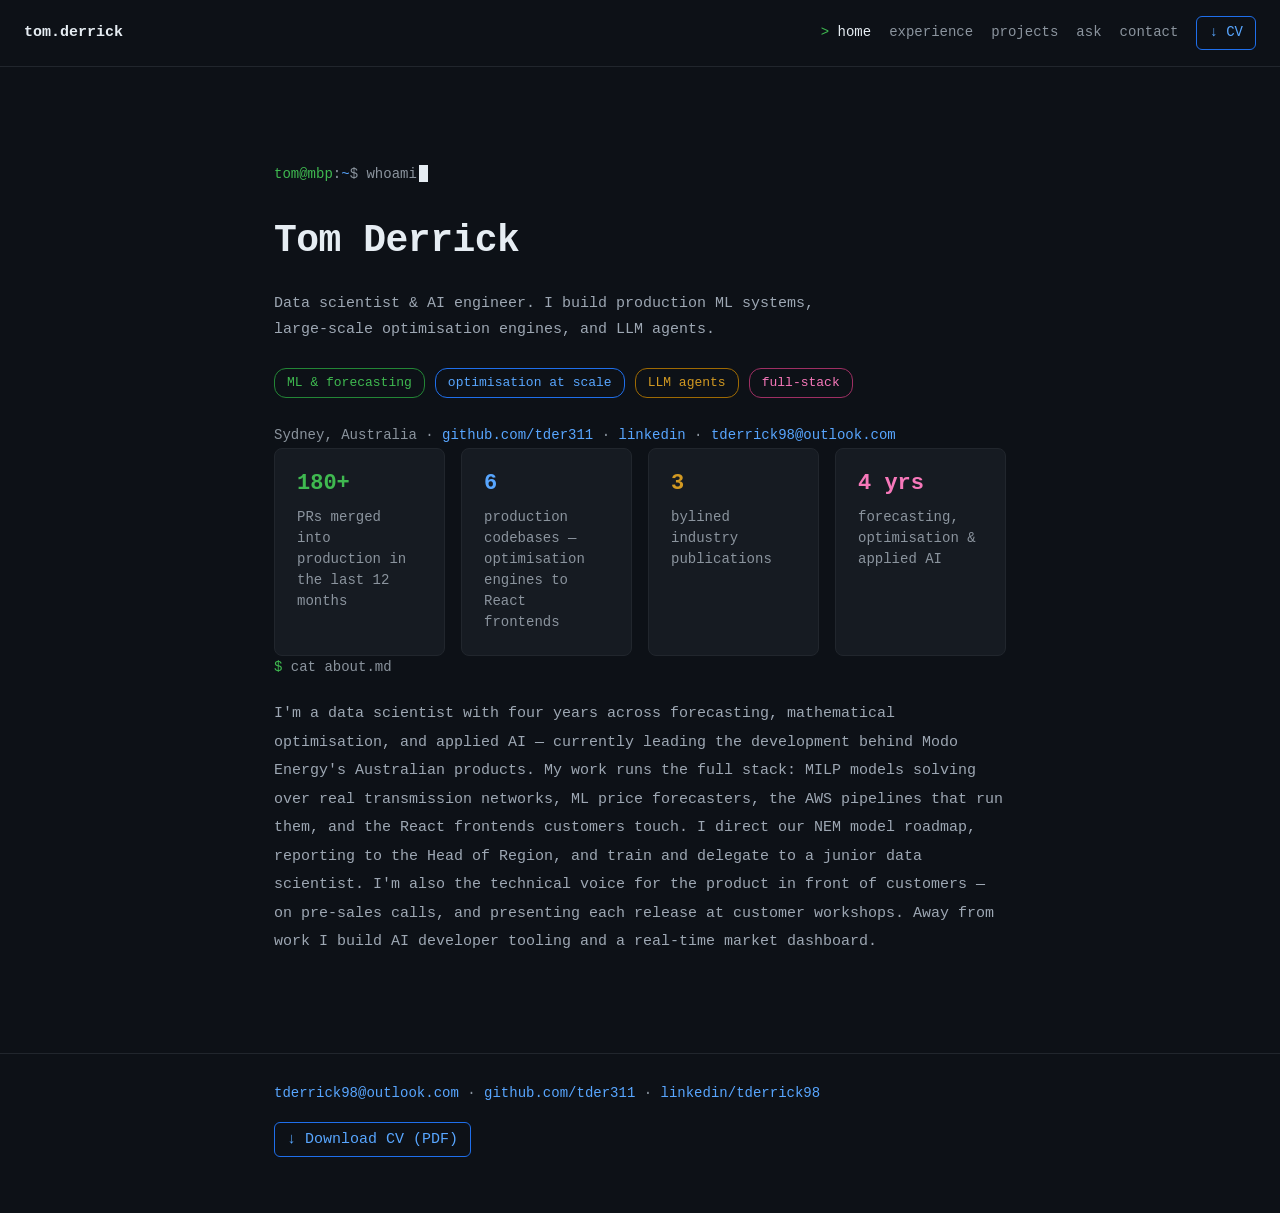
==== index.html @ e501b5ed "Tech site: move to tder311.github.io/tech Same content as the root site, with og:image rebased to th" ====
<!DOCTYPE html>
<html lang="en">
<head>
  <meta charset="utf-8">
  <meta name="viewport" content="width=device-width, initial-scale=1">
  <title>Tom Derrick — Data Scientist &amp; AI Engineer</title>
  <meta name="description" content="Tom Derrick — data scientist and AI engineer building production ML systems, large-scale optimisation engines, and LLM agents. Sydney, Australia.">
  <link rel="icon" href="data:image/svg+xml,<svg xmlns='http://www.w3.org/2000/svg' viewBox='0 0 100 100'><text y='0.9em' font-size='70' fill='%233fb950'>&gt;_</text></svg>">
  <meta property="og:type" content="website">
  <meta property="og:title" content="Tom Derrick — Data Scientist &amp; AI Engineer">
  <meta property="og:description" content="Tom Derrick — data scientist and AI engineer building production ML systems, large-scale optimisation engines, and LLM agents. Sydney, Australia.">
  <meta property="og:image" content="https://tder311.github.io/tech/assets/og-card.png">
  <meta name="twitter:card" content="summary_large_image">
  <link rel="stylesheet" href="styles.css">
  <script src="script.js" defer></script>
</head>
<body>
<a class="skip-link" href="#main">Skip to content</a>
<header class="site-nav">
  <span class="brand">tom.derrick</span>
  <nav aria-label="Pages">
    <a href="index.html" class="active" aria-current="page">home</a>
    <a href="experience.html">experience</a>
    <a href="projects.html">projects</a>
    <a href="ask.html">ask</a>
    <a href="#contact">contact</a>
    <a class="btn-cv" href="assets/cv.pdf" download>↓ CV</a>
  </nav>
</header>
<main id="main">
  <section class="hero wrap" aria-label="Introduction">
    <p class="shell-line"><span class="ps-user">tom@mbp</span>:<span class="ps-path">~</span>$ <span id="typed">whoami</span><span class="cursor" aria-hidden="true"></span></p>
    <h1>Tom Derrick</h1>
    <p class="tagline">Data scientist &amp; AI engineer. I build production ML&nbsp;systems, large-scale optimisation engines, and LLM&nbsp;agents.</p>
    <ul class="chips">
      <li class="chip green">ML &amp; forecasting</li>
      <li class="chip blue">optimisation at scale</li>
      <li class="chip amber">LLM agents</li>
      <li class="chip pink">full-stack</li>
    </ul>
    <p class="meta muted">Sydney, Australia ·
      <a href="https://github.com/tder311" target="_blank" rel="noopener">github.com/tder311</a> ·
      <a href="https://www.linkedin.com/in/tderrick98/" target="_blank" rel="noopener">linkedin</a> ·
      <a href="mailto:tderrick98@outlook.com">tderrick98@outlook.com</a>
    </p>
  </section>
  <section class="stats wrap" aria-label="Highlights">
    <div class="stat"><span class="stat-value green">180+</span><span class="stat-label">PRs merged into production in the last 12 months</span></div>
    <div class="stat"><span class="stat-value blue">6</span><span class="stat-label">production codebases — optimisation engines to React frontends</span></div>
    <div class="stat"><span class="stat-value amber">3</span><span class="stat-label">bylined industry publications</span></div>
    <div class="stat"><span class="stat-value pink">4 yrs</span><span class="stat-label">forecasting, optimisation &amp; applied AI</span></div>
  </section>
  <section id="about" class="wrap" aria-label="About">
    <p class="shell-line"><span class="ps-user">$</span> cat about.md</p>
    <p class="prose">I'm a data scientist with four years across forecasting, mathematical optimisation, and applied AI — currently leading the development behind Modo Energy's Australian products. My work runs the full stack: MILP models solving over real transmission networks, ML price forecasters, the AWS pipelines that run them, and the React frontends customers touch. I direct our NEM model roadmap, reporting to the Head of Region, and train and delegate to a junior data scientist. I'm also the technical voice for the product in front of customers — on pre-sales calls, and presenting each release at customer workshops. Away from work I build AI developer tooling and a real-time market dashboard.</p>
  </section>
</main>
<footer id="contact" class="site-footer">
  <div class="wrap footer-row">
    <p class="muted">
      <a href="mailto:tderrick98@outlook.com">tderrick98@outlook.com</a> ·
      <a href="https://github.com/tder311" target="_blank" rel="noopener">github.com/tder311</a> ·
      <a href="https://www.linkedin.com/in/tderrick98/" target="_blank" rel="noopener">linkedin/tderrick98</a>
    </p>
    <a class="btn-cv" href="assets/cv.pdf" download>↓ Download CV (PDF)</a>
  </div>
</footer>
</body>
</html>
---- styles.css ----
:root {
  --bg: #0d1117;
  --surface: #161b22;
  --border: #21262d;
  --text: #e6edf3;
  --text-soft: #9da7b3;
  --muted: #8b949e;
  --green: #3fb950;  --green-b: #238636;
  --blue: #58a6ff;   --blue-b: #1f6feb;
  --amber: #d29922;  --amber-b: #9e6a03;
  --pink: #f778ba;   --pink-b: #9e2f63;
  --mono: "SF Mono", ui-monospace, Menlo, Consolas, monospace;
}

* { box-sizing: border-box; margin: 0; padding: 0; }

html { scroll-behavior: smooth; }

body {
  background: var(--bg);
  color: var(--text);
  font-family: var(--mono);
  font-size: 15px;
  line-height: 1.7;
}

.wrap { max-width: 780px; margin: 0 auto; padding: 0 24px; }

a { color: var(--blue); text-decoration: none; }
a:hover, a:focus-visible { text-decoration: underline; }

.skip-link {
  position: absolute; left: -999px; top: 0;
  background: var(--surface); color: var(--text); padding: 8px 16px;
}
.skip-link:focus { left: 0; z-index: 10; }

.site-nav {
  display: flex; justify-content: space-between; align-items: center;
  padding: 16px 24px; border-bottom: 1px solid var(--border);
  position: sticky; top: 0; background: var(--bg); z-index: 5;
}
.brand { font-weight: 600; }
.site-nav nav { display: flex; gap: 18px; align-items: center; }
.site-nav nav a { color: var(--muted); font-size: 14px; }
.site-nav nav a:hover { color: var(--text); text-decoration: none; }
.site-nav nav a.active { color: var(--text); }
.site-nav nav a.active::before { content: "> "; color: var(--green); }

.btn-cv {
  color: var(--blue) !important;
  border: 1px solid var(--blue-b); border-radius: 6px; padding: 4px 12px;
}
.btn-cv:hover { background: var(--surface); text-decoration: none; }

main section { padding: 72px 0 0; }
main { padding-bottom: 96px; min-height: calc(100vh - 220px); }

.shell-line { color: var(--muted); font-size: 14px; }
.shell-line .ps-user { color: var(--green); }
.shell-line .ps-path { color: var(--blue); }

.card {
  background: var(--surface); border: 1px solid var(--border);
  border-radius: 8px; padding: 28px; margin-top: 20px;
}

.chip {
  display: inline-block; font-size: 13px; border-radius: 12px;
  padding: 3px 12px; border: 1px solid var(--border); list-style: none;
}
.chip.green { color: var(--green); border-color: var(--green-b); }
.chip.blue  { color: var(--blue);  border-color: var(--blue-b); }
.chip.amber { color: var(--amber); border-color: var(--amber-b); }
.chip.pink  { color: var(--pink);  border-color: var(--pink-b); }

.muted { color: var(--muted); font-size: 14px; }

.site-footer { border-top: 1px solid var(--border); padding: 28px 0 56px; }
.footer-row { display: flex; justify-content: space-between; align-items: center; gap: 16px; flex-wrap: wrap; }

/* hero */
.hero { padding-top: 96px; }
.hero h1 { font-size: 38px; font-weight: 600; letter-spacing: -0.5px; margin-top: 22px; }
.tagline { color: var(--text-soft); margin-top: 18px; max-width: 580px; }
.chips { display: flex; gap: 10px; flex-wrap: wrap; margin-top: 26px; }
.meta { margin-top: 26px; }

.cursor {
  display: inline-block; width: 9px; height: 17px;
  background: var(--text); margin-left: 2px; vertical-align: text-bottom;
  animation: blink 1.1s steps(1) infinite;
}
@keyframes blink { 50% { opacity: 0; } }
@media (prefers-reduced-motion: reduce) { .cursor { animation: none; } }

/* stat strip */
.stats { display: grid; grid-template-columns: repeat(4, 1fr); gap: 16px; }
.stat {
  background: var(--surface); border: 1px solid var(--border);
  border-radius: 8px; padding: 22px; display: flex; flex-direction: column; gap: 10px;
}
.stat-value { font-size: 22px; font-weight: 700; line-height: 1.2; }
.stat-value.green { color: var(--green); }
.stat-value.blue  { color: var(--blue); }
.stat-value.amber { color: var(--amber); }
.stat-value.pink  { color: var(--pink); }
.stat-label { color: var(--muted); font-size: 14px; line-height: 1.5; }

/* prose sections */
.prose { color: var(--text-soft); margin-top: 20px; line-height: 1.9; }

/* experience */
.role-head { display: flex; justify-content: space-between; align-items: baseline; gap: 12px; flex-wrap: wrap; }
.role-head h2 { font-size: 17px; font-weight: 600; }
.h-small { font-size: 15px !important; }
.role-intro { margin-top: 12px; }
.role-points { margin: 18px 0 0 18px; color: var(--text-soft); font-size: 14px; }
.role-points li { margin-top: 12px; line-height: 1.75; }
.card.compact { padding: 18px 28px; }
.card.compact p { margin-top: 8px; }

/* projects */
.proj-desc { color: var(--text-soft); font-size: 14px; margin-top: 14px; line-height: 1.8; }
.proj-tech { margin-top: 16px; }
.tag { font-size: 13px; padding: 1px 8px; vertical-align: middle; }

/* project evidence: framed screenshots + terminal transcript */
.shot-grid { display: grid; grid-template-columns: 1fr 1fr; gap: 16px; margin-top: 22px; }
.shot-grid.one { grid-template-columns: 1fr; }
.browser-frame { border: 1px solid var(--border); border-radius: 8px; overflow: hidden; background: var(--bg); }
.browser-bar {
  display: flex; align-items: center; gap: 10px; padding: 8px 12px;
  border-bottom: 1px solid var(--border); color: var(--muted); font-size: 13px;
}
.dots { color: var(--border); font-size: 9px; letter-spacing: 2px; }
.browser-frame img { display: block; width: 100%; height: auto; }
.browser-frame a { display: block; }

.term { border: 1px solid var(--border); border-radius: 8px; overflow: hidden; background: var(--bg); margin-top: 22px; }
.term-bar {
  display: flex; align-items: center; gap: 10px; padding: 8px 12px;
  border-bottom: 1px solid var(--border); color: var(--muted); font-size: 13px;
}
.term-body {
  padding: 18px; margin: 0; font-family: var(--mono); font-size: 13px;
  line-height: 1.8; color: var(--text-soft); overflow-x: auto;
}
.t-prompt { color: var(--green); }
.t-ok { color: var(--green); }
.t-warn { color: var(--amber); }
.t-err { color: var(--pink); }
.t-dim { color: var(--muted); }

/* ask widget */
.ask-term { margin-top: 28px; }
.ask-log { min-height: 180px; max-height: 420px; overflow-y: auto; font-size: 14px; }
.ask-log p { margin-top: 12px; }
.ask-log p:first-child { margin-top: 0; }
.ask-question { color: var(--green); }
.ask-answer { color: var(--text-soft); }
.ask-pending { color: var(--muted); }
.ask-error { color: var(--amber); }
.ask-input-row {
  display: flex; gap: 10px; align-items: center;
  padding: 14px 18px; border-top: 1px solid var(--border);
}
.ask-input-row input {
  flex: 1; background: none; border: none; outline: none;
  color: var(--text); font-family: var(--mono); font-size: 14px;
}
.ask-input-row button { background: none; cursor: pointer; font-family: var(--mono); font-size: 14px; }
.ask-suggestions { margin-top: 20px; }
.ask-suggestions button { background: none; cursor: pointer; font-family: var(--mono); }
.ask-suggestions button:hover { border-color: var(--muted); }

/* education */
.edu-list { margin: 18px 0 0 0; list-style: none; color: var(--text-soft); font-size: 14px; }
.edu-list li { margin-top: 10px; }
.amber-text { color: var(--amber); }

/* responsive */
@media (max-width: 860px) {
  .stats { grid-template-columns: 1fr 1fr; }
}
@media (max-width: 640px) {
  .site-nav { flex-direction: column; gap: 10px; }
  .site-nav nav { gap: 12px; flex-wrap: wrap; justify-content: center; }
  .hero h1 { font-size: 28px; }
  .shot-grid { grid-template-columns: 1fr; }
  .footer-row { flex-direction: column; align-items: flex-start; }
}
@media (max-width: 440px) {
  .stats { grid-template-columns: 1fr; }
}
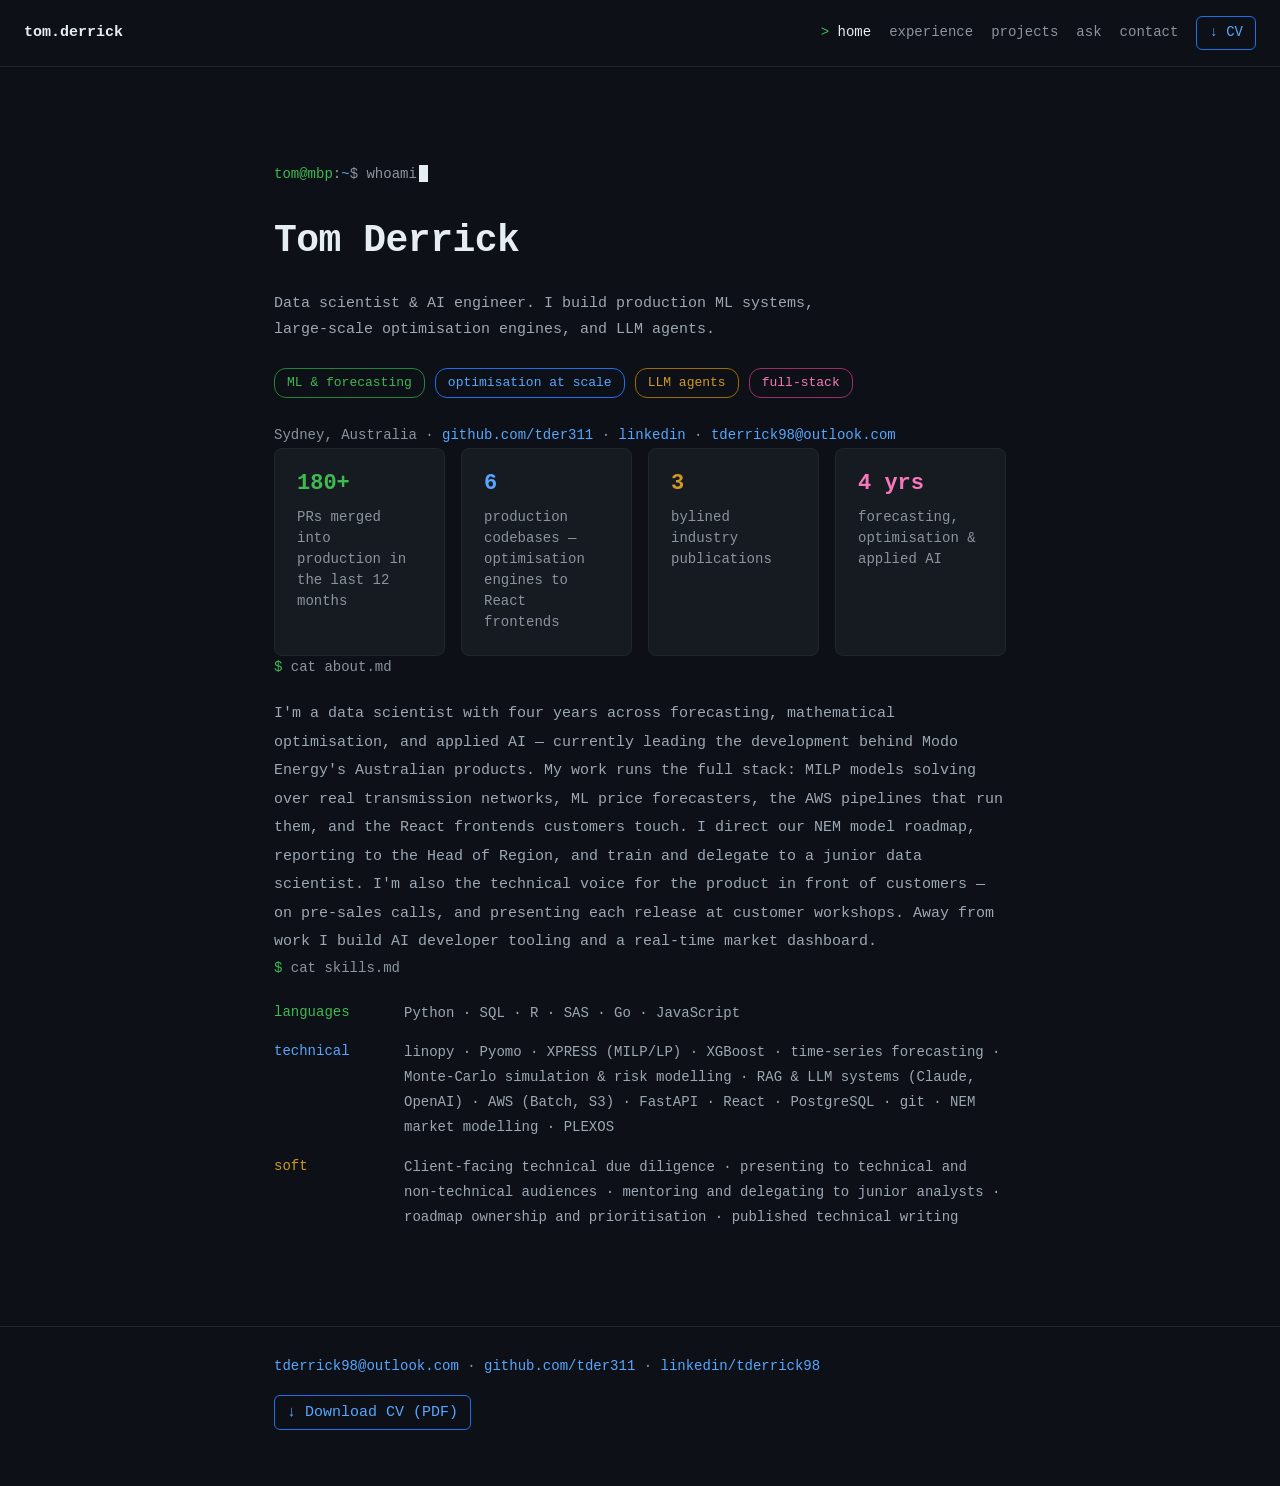
==== commit d55eabdb: "Add skills section to the home page" ====
--- a/index.html
+++ b/index.html
@@ -54,6 +54,17 @@
     <p class="shell-line"><span class="ps-user">$</span> cat about.md</p>
     <p class="prose">I'm a data scientist with four years across forecasting, mathematical optimisation, and applied AI — currently leading the development behind Modo Energy's Australian products. My work runs the full stack: MILP models solving over real transmission networks, ML price forecasters, the AWS pipelines that run them, and the React frontends customers touch. I direct our NEM model roadmap, reporting to the Head of Region, and train and delegate to a junior data scientist. I'm also the technical voice for the product in front of customers — on pre-sales calls, and presenting each release at customer workshops. Away from work I build AI developer tooling and a real-time market dashboard.</p>
   </section>
+  <section id="skills" class="wrap" aria-label="Skills">
+    <p class="shell-line"><span class="ps-user">$</span> cat skills.md</p>
+    <dl class="skill-grid">
+      <dt class="green">languages</dt>
+      <dd>Python · SQL · R · SAS · Go · JavaScript</dd>
+      <dt class="blue">technical</dt>
+      <dd>linopy · Pyomo · XPRESS (MILP/LP) · XGBoost · time-series forecasting · Monte-Carlo simulation &amp; risk modelling · RAG &amp; LLM systems (Claude, OpenAI) · AWS (Batch, S3) · FastAPI · React · PostgreSQL · git · NEM market modelling · PLEXOS</dd>
+      <dt class="amber">soft</dt>
+      <dd>Client-facing technical due diligence · presenting to technical and non-technical audiences · mentoring and delegating to junior analysts · roadmap ownership and prioritisation · published technical writing</dd>
+    </dl>
+  </section>
 </main>
 <footer id="contact" class="site-footer">
   <div class="wrap footer-row">
--- a/styles.css
+++ b/styles.css
@@ -179,11 +179,21 @@
 .edu-list li { margin-top: 10px; }
 .amber-text { color: var(--amber); }
 
+/* skills */
+.skill-grid { display: grid; grid-template-columns: 110px 1fr; gap: 14px 20px; margin-top: 20px; font-size: 14px; }
+.skill-grid dt { color: var(--muted); }
+.skill-grid dt.green { color: var(--green); }
+.skill-grid dt.blue  { color: var(--blue); }
+.skill-grid dt.amber { color: var(--amber); }
+.skill-grid dd { color: var(--text-soft); line-height: 1.8; }
+
 /* responsive */
 @media (max-width: 860px) {
   .stats { grid-template-columns: 1fr 1fr; }
 }
 @media (max-width: 640px) {
+  .skill-grid { grid-template-columns: 1fr; gap: 4px 0; }
+  .skill-grid dd { margin-bottom: 14px; }
   .site-nav { flex-direction: column; gap: 10px; }
   .site-nav nav { gap: 12px; flex-wrap: wrap; justify-content: center; }
   .hero h1 { font-size: 28px; }
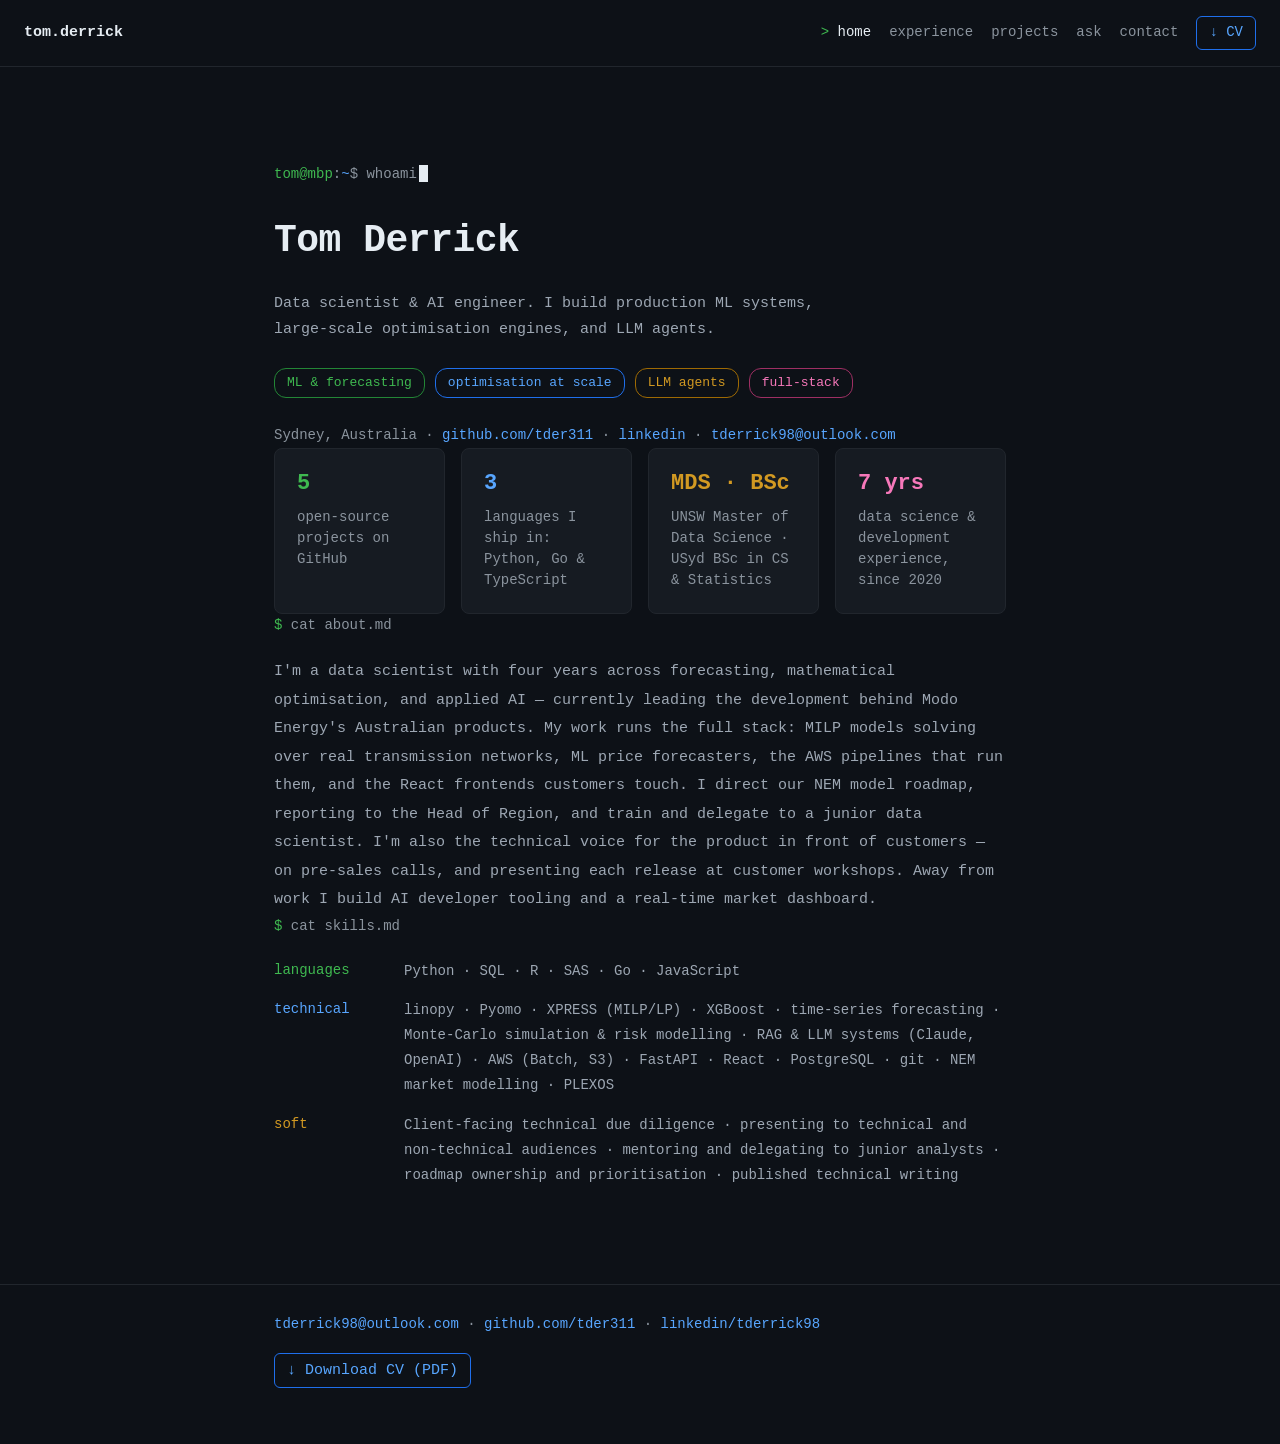
==== commit 2be5c2d7: "Replace home page highlights: open source, languages, education, experience Co-Authored-By: Claude O" ====
--- a/index.html
+++ b/index.html
@@ -45,10 +45,10 @@
     </p>
   </section>
   <section class="stats wrap" aria-label="Highlights">
-    <div class="stat"><span class="stat-value green">180+</span><span class="stat-label">PRs merged into production in the last 12 months</span></div>
-    <div class="stat"><span class="stat-value blue">6</span><span class="stat-label">production codebases — optimisation engines to React frontends</span></div>
-    <div class="stat"><span class="stat-value amber">3</span><span class="stat-label">bylined industry publications</span></div>
-    <div class="stat"><span class="stat-value pink">4 yrs</span><span class="stat-label">forecasting, optimisation &amp; applied AI</span></div>
+    <div class="stat"><span class="stat-value green">5</span><span class="stat-label">open-source projects on GitHub</span></div>
+    <div class="stat"><span class="stat-value blue">3</span><span class="stat-label">languages I ship in: Python, Go &amp; TypeScript</span></div>
+    <div class="stat"><span class="stat-value amber">MDS · BSc</span><span class="stat-label">UNSW Master of Data Science · USyd BSc in CS &amp; Statistics</span></div>
+    <div class="stat"><span class="stat-value pink">7 yrs</span><span class="stat-label">data science &amp; development experience, since 2020</span></div>
   </section>
   <section id="about" class="wrap" aria-label="About">
     <p class="shell-line"><span class="ps-user">$</span> cat about.md</p>
--- a/styles.css
+++ b/styles.css
@@ -128,6 +128,7 @@
 /* project evidence: framed screenshots + terminal transcript */
 .shot-grid { display: grid; grid-template-columns: 1fr 1fr; gap: 16px; margin-top: 22px; }
 .shot-grid.one { grid-template-columns: 1fr; }
+.shot-grid.phones { grid-template-columns: repeat(4, 1fr); gap: 12px; }
 .browser-frame { border: 1px solid var(--border); border-radius: 8px; overflow: hidden; background: var(--bg); }
 .browser-bar {
   display: flex; align-items: center; gap: 10px; padding: 8px 12px;
@@ -198,6 +199,7 @@
   .site-nav nav { gap: 12px; flex-wrap: wrap; justify-content: center; }
   .hero h1 { font-size: 28px; }
   .shot-grid { grid-template-columns: 1fr; }
+  .shot-grid.phones { grid-template-columns: 1fr 1fr; }
   .footer-row { flex-direction: column; align-items: flex-start; }
 }
 @media (max-width: 440px) {
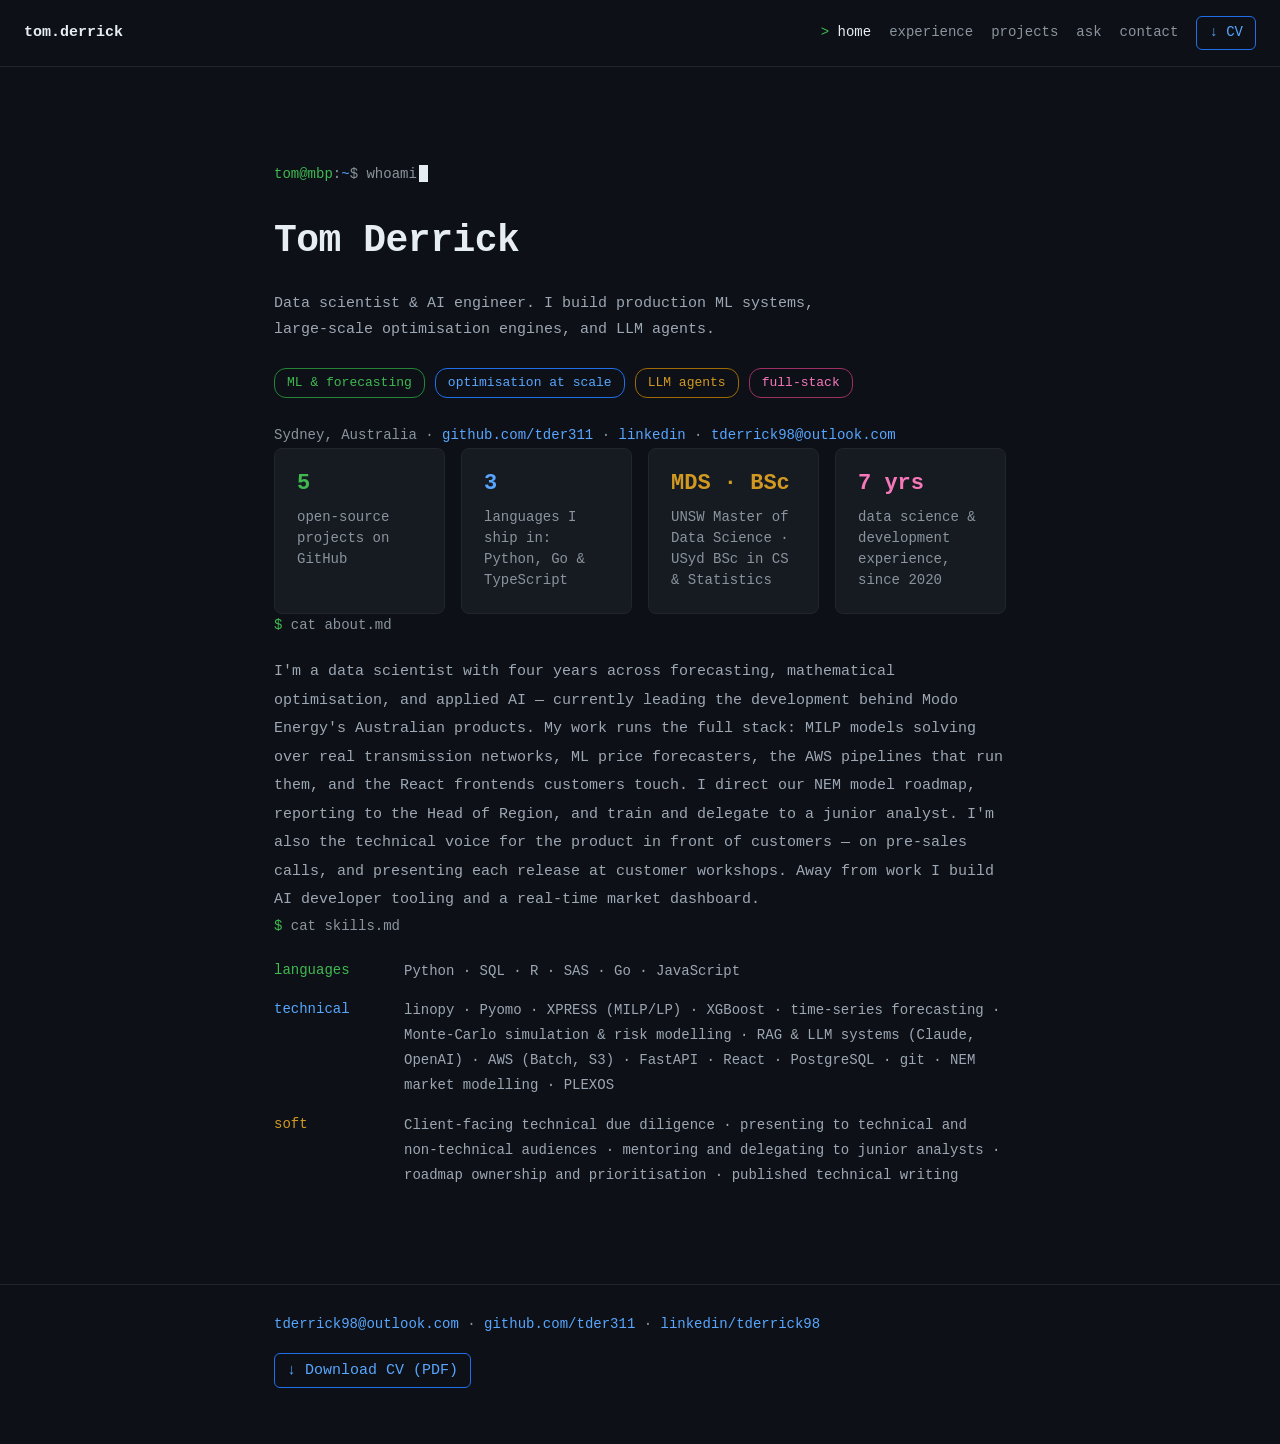
==== commit 8abd1149: "Retitle Modo role as Australia lead; junior analyst wording Co-Authored-By: Claude Opus 5.5 <noreply" ====
--- a/index.html
+++ b/index.html
@@ -52,7 +52,7 @@
   </section>
   <section id="about" class="wrap" aria-label="About">
     <p class="shell-line"><span class="ps-user">$</span> cat about.md</p>
-    <p class="prose">I'm a data scientist with four years across forecasting, mathematical optimisation, and applied AI — currently leading the development behind Modo Energy's Australian products. My work runs the full stack: MILP models solving over real transmission networks, ML price forecasters, the AWS pipelines that run them, and the React frontends customers touch. I direct our NEM model roadmap, reporting to the Head of Region, and train and delegate to a junior data scientist. I'm also the technical voice for the product in front of customers — on pre-sales calls, and presenting each release at customer workshops. Away from work I build AI developer tooling and a real-time market dashboard.</p>
+    <p class="prose">I'm a data scientist with four years across forecasting, mathematical optimisation, and applied AI — currently leading the development behind Modo Energy's Australian products. My work runs the full stack: MILP models solving over real transmission networks, ML price forecasters, the AWS pipelines that run them, and the React frontends customers touch. I direct our NEM model roadmap, reporting to the Head of Region, and train and delegate to a junior analyst. I'm also the technical voice for the product in front of customers — on pre-sales calls, and presenting each release at customer workshops. Away from work I build AI developer tooling and a real-time market dashboard.</p>
   </section>
   <section id="skills" class="wrap" aria-label="Skills">
     <p class="shell-line"><span class="ps-user">$</span> cat skills.md</p>
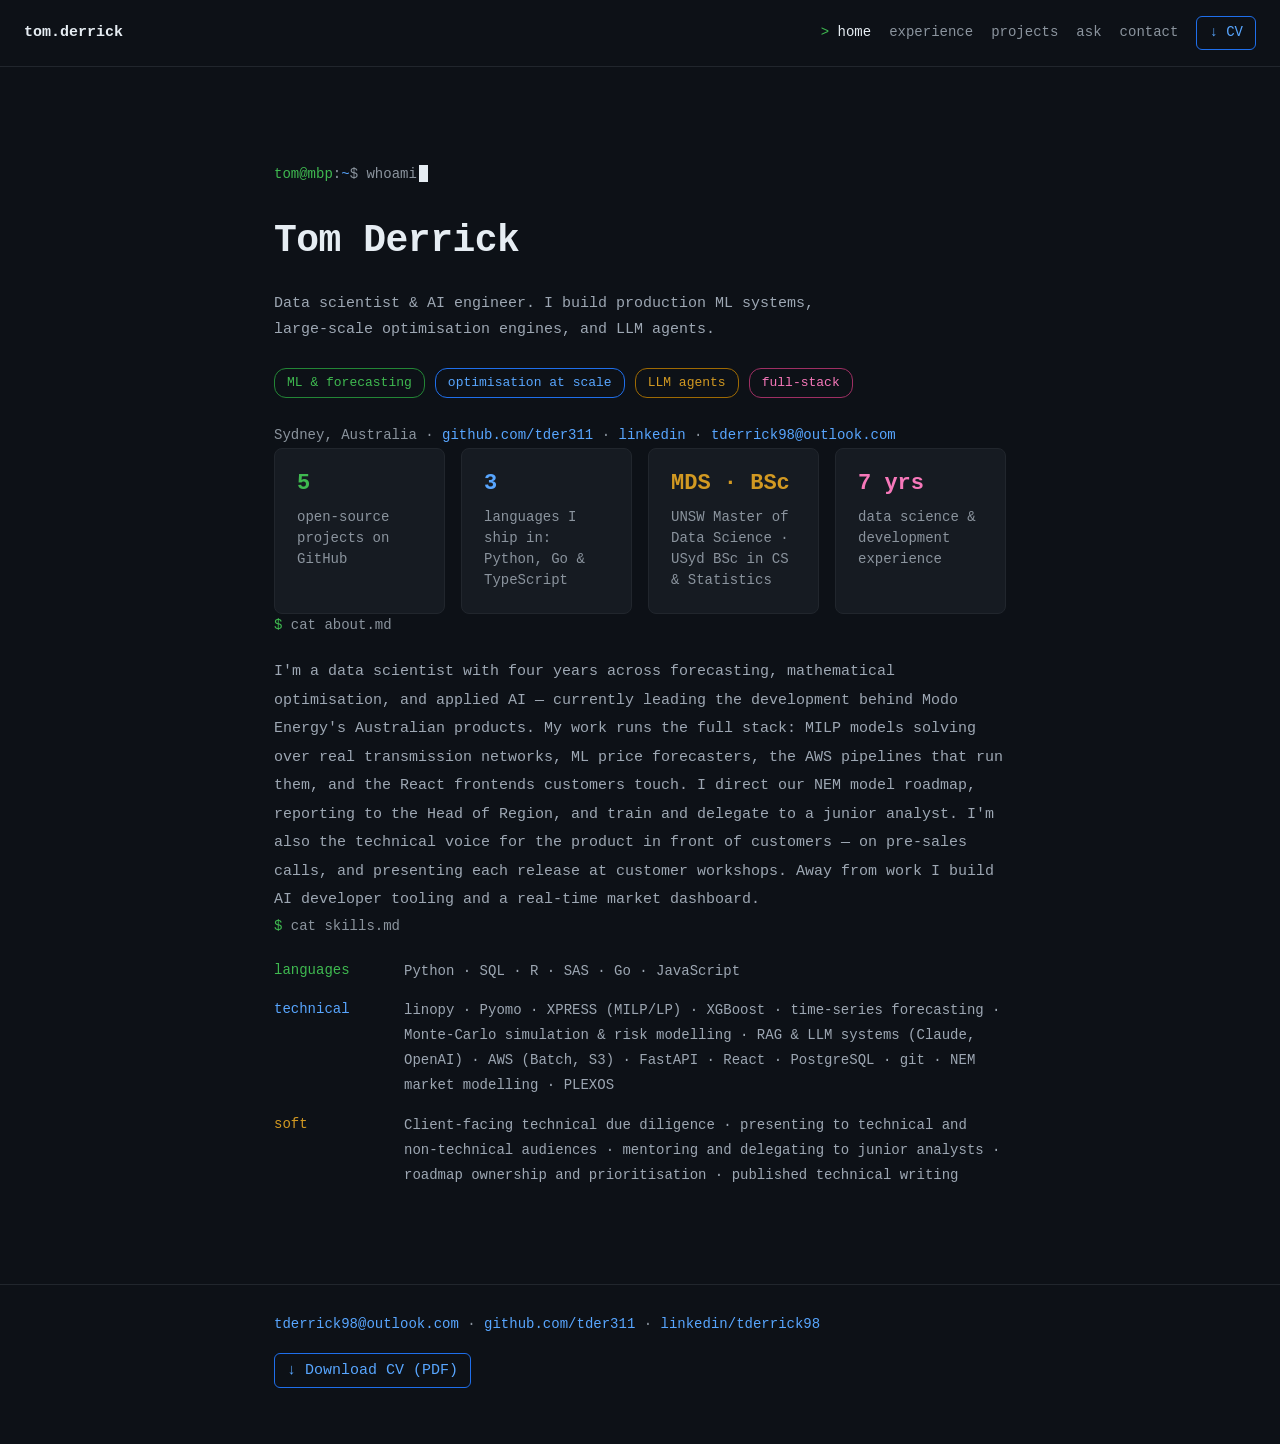
==== commit 5540ff4a: "Drop "since 2020" from the experience box Co-Authored-By: Claude Opus 5.5 <noreply@anthropic.com> Cl" ====
--- a/index.html
+++ b/index.html
@@ -48,7 +48,7 @@
     <div class="stat"><span class="stat-value green">5</span><span class="stat-label">open-source projects on GitHub</span></div>
     <div class="stat"><span class="stat-value blue">3</span><span class="stat-label">languages I ship in: Python, Go &amp; TypeScript</span></div>
     <div class="stat"><span class="stat-value amber">MDS · BSc</span><span class="stat-label">UNSW Master of Data Science · USyd BSc in CS &amp; Statistics</span></div>
-    <div class="stat"><span class="stat-value pink">7 yrs</span><span class="stat-label">data science &amp; development experience, since 2020</span></div>
+    <div class="stat"><span class="stat-value pink">7 yrs</span><span class="stat-label">data science &amp; development experience</span></div>
   </section>
   <section id="about" class="wrap" aria-label="About">
     <p class="shell-line"><span class="ps-user">$</span> cat about.md</p>
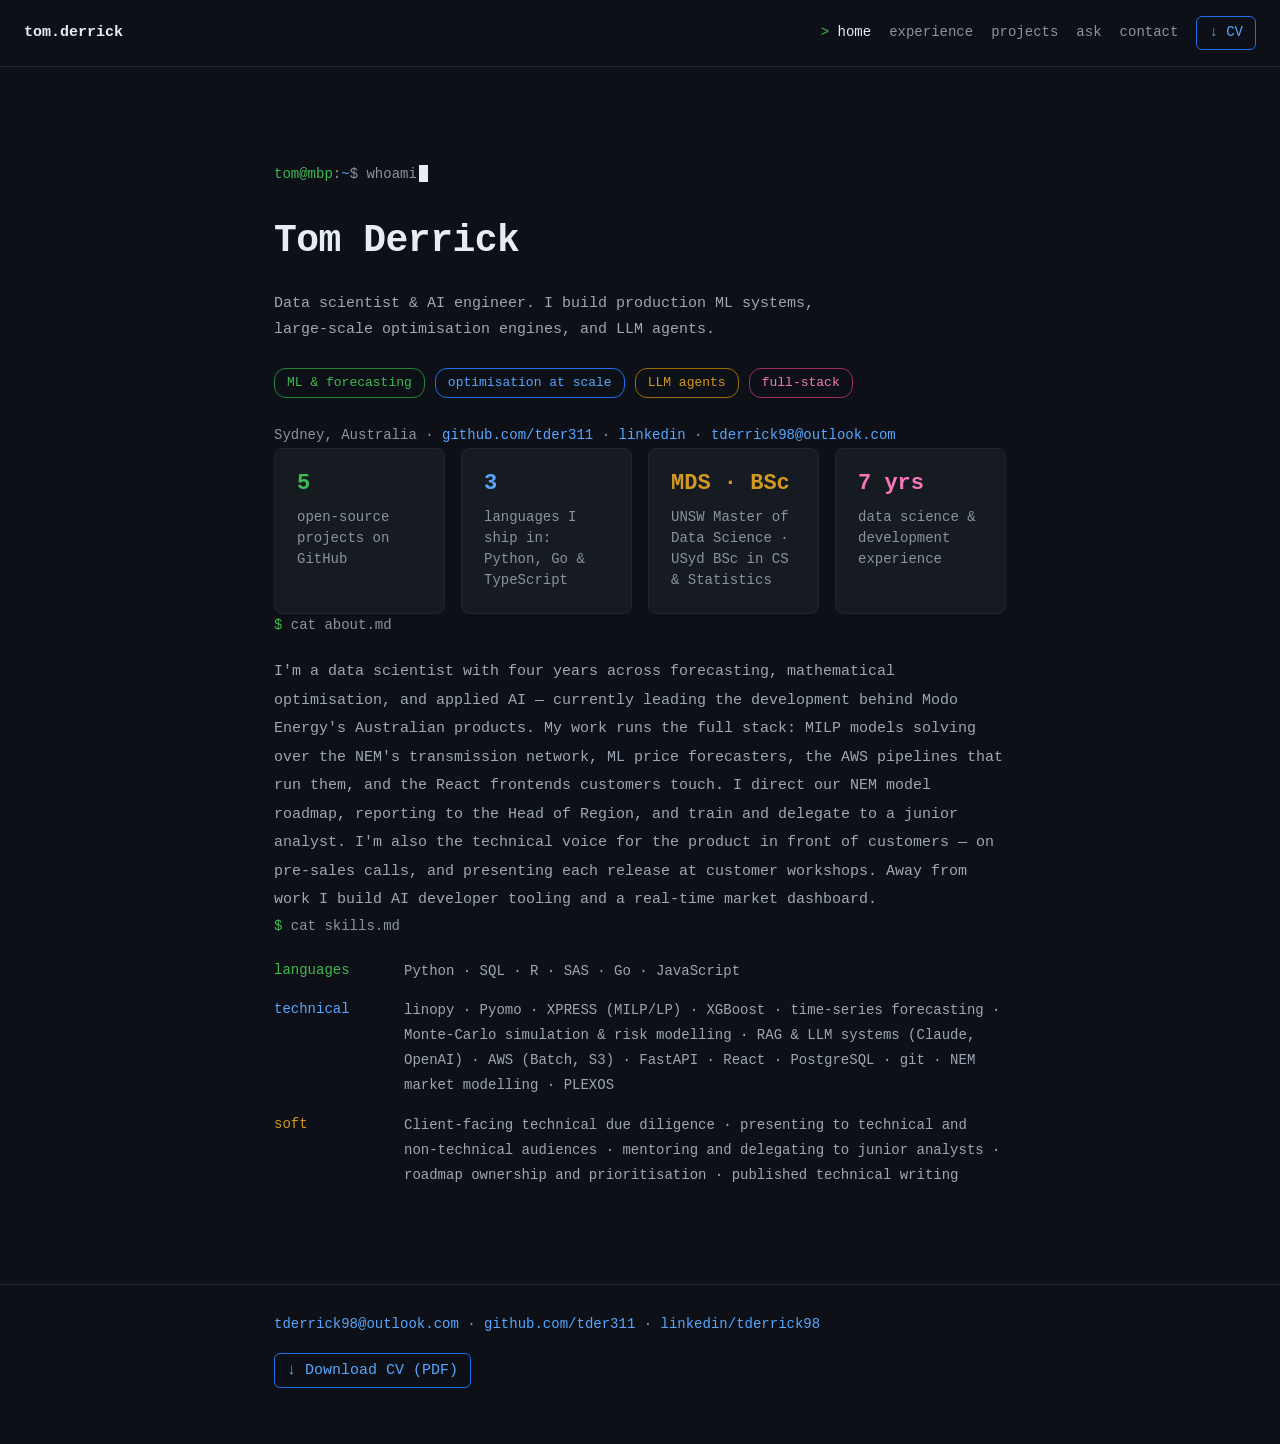
==== commit ce8790c4: "Profile: "the NEM's transmission network" Co-Authored-By: Claude Opus 5.5 <noreply@anthropic.com> Cl" ====
--- a/index.html
+++ b/index.html
@@ -52,7 +52,7 @@
   </section>
   <section id="about" class="wrap" aria-label="About">
     <p class="shell-line"><span class="ps-user">$</span> cat about.md</p>
-    <p class="prose">I'm a data scientist with four years across forecasting, mathematical optimisation, and applied AI — currently leading the development behind Modo Energy's Australian products. My work runs the full stack: MILP models solving over real transmission networks, ML price forecasters, the AWS pipelines that run them, and the React frontends customers touch. I direct our NEM model roadmap, reporting to the Head of Region, and train and delegate to a junior analyst. I'm also the technical voice for the product in front of customers — on pre-sales calls, and presenting each release at customer workshops. Away from work I build AI developer tooling and a real-time market dashboard.</p>
+    <p class="prose">I'm a data scientist with four years across forecasting, mathematical optimisation, and applied AI — currently leading the development behind Modo Energy's Australian products. My work runs the full stack: MILP models solving over the NEM's transmission network, ML price forecasters, the AWS pipelines that run them, and the React frontends customers touch. I direct our NEM model roadmap, reporting to the Head of Region, and train and delegate to a junior analyst. I'm also the technical voice for the product in front of customers — on pre-sales calls, and presenting each release at customer workshops. Away from work I build AI developer tooling and a real-time market dashboard.</p>
   </section>
   <section id="skills" class="wrap" aria-label="Skills">
     <p class="shell-line"><span class="ps-user">$</span> cat skills.md</p>
